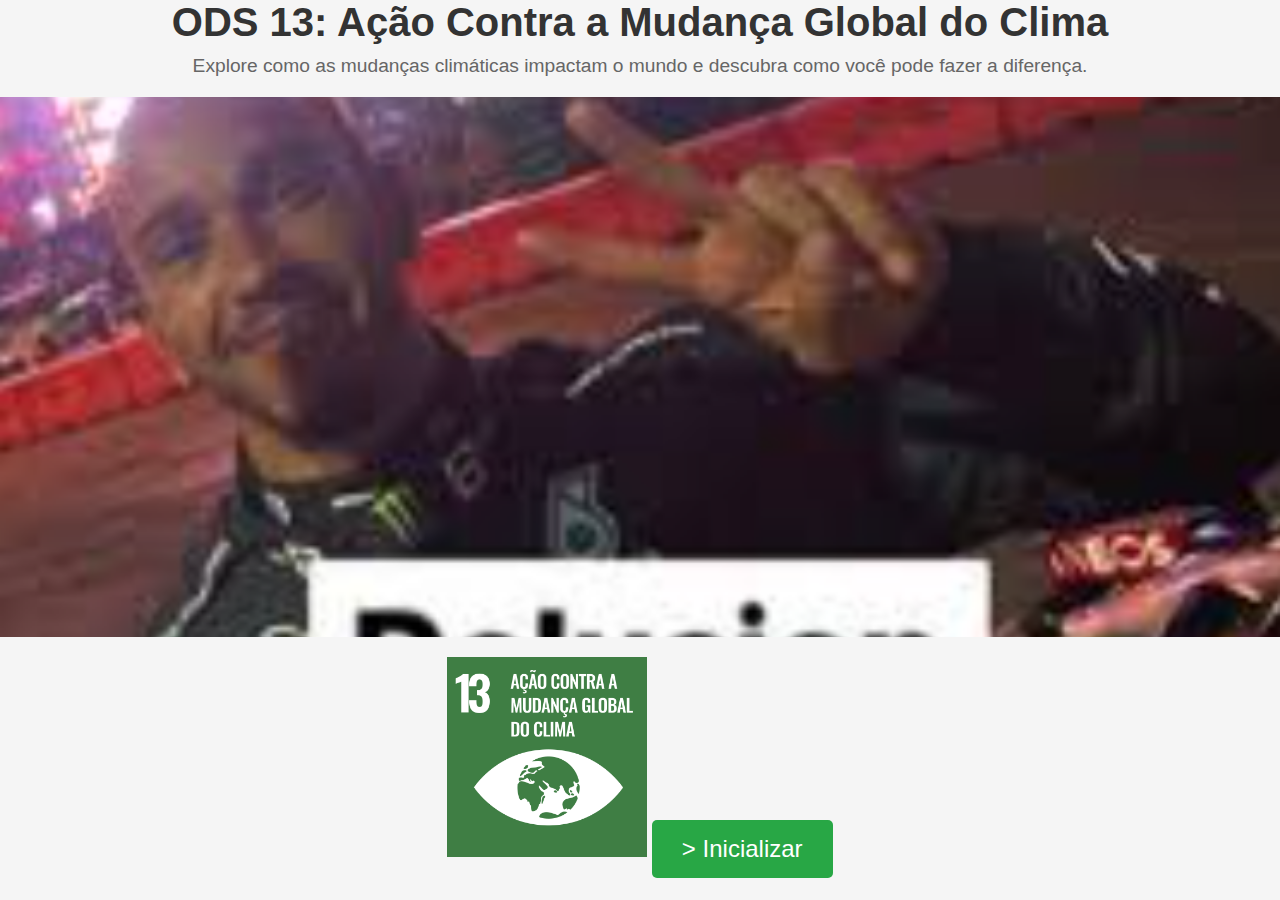
==== index.html @ 071f2c55 "tghggb" ====
<!DOCTYPE html>
<html lang="pt-BR">
<head>
    <meta charset="UTF-8">
    <meta name="viewport" content="width=device-width, initial-scale=1.0">
    <title>ODS 13 - Ação Contra a Mudança Global do Clima</title>
    <!-- Referenciando o CSS externo -->
    <link rel="stylesheet" href="styles.css">
</head>
<body>
    <!-- Cabeçalho (Header) -->
    <header>
        <h1>ODS 13: Ação Contra a Mudança Global do Clima</h1>
        <p>Explore como as mudanças climáticas impactam o mundo e descubra como você pode fazer a diferença.</p>
    </header>

    <!-- Seção principal com a imagem de fundo -->
    <div class="background-image"></div>

    <!-- Div centralizada contendo a imagem do ODS 13 e o botão abaixo -->
    <div class="content">
        <img src="SDG-13.png" alt="ODS 13" class="ods-image">
        <button class="start-button">
            > Inicializar
        </button>
    </div>
</body>
</html>
---- styles.css ----
/* Estilos gerais */
* {
    margin: 0;
    padding: 0;
    box-sizing: border-box;
    font-family: Arial, sans-serif;
}

body {
    display: flex;
    flex-direction: column;
    align-items: center;
    background-color: #f5f5f5;
}

/* Estilos do cabeçalho */
header {
    text-align: center;
    margin-bottom: 20px;
}

header h1 {
    font-size: 2.5rem;
    color: #333;
}

header p {
    font-size: 1.2rem;
    color: #666;
    margin-top: 10px;
}

/* Seção principal com imagem de fundo */
.background-image {
    width: 100%;
    height: 60vh;
    background-image: url('template.png');
    background-position: center;
    background-size: cover;
    display: flex;
    justify-content: center;
    align-items: center;
}

/* Div centralizada para a imagem do ODS e o botão */
.content {
    text-align: center;
    margin-top: 20px;
}

.ods-image {
    width: 200px;
    height: 200px;
    margin-bottom: 20px;
    object-fit: cover;
    margin: auto;
}

/* Estilos do botão */
.start-button {
    background-color: #28a745;
    color: white;
    font-size: 1.5rem;
    padding: 15px 30px;
    border: none;
    border-radius: 5px;
    cursor: pointer;
    transition: background-color 0.3s ease;
}

.start-button:hover {
    background-color: #218838;
}

/* Responsividade */
@media (max-width: 768px) {
    header h1 {
        font-size: 2rem;
    }

    .ods-image {
        width: 150px;
        height: 150px;
    }

    .start-button {
        font-size: 1.2rem;
        padding: 10px 20px;
    }
}
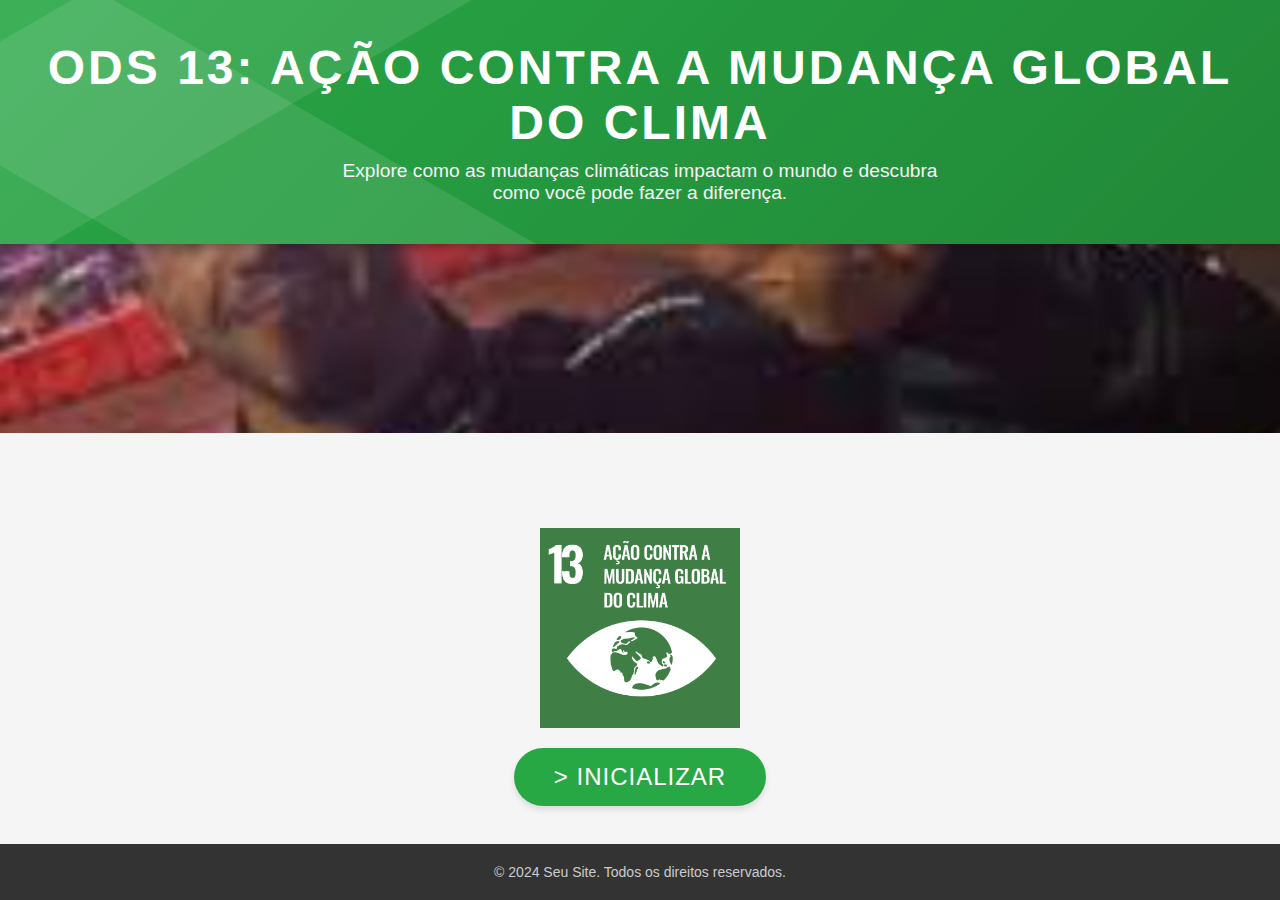
==== commit c616816e: "charllesupadp" ====
--- a/index.html
+++ b/index.html
@@ -24,5 +24,6 @@
             > Inicializar
         </button>
     </div>
+    <footer><p>&copy; 2024 Seu Site. Todos os direitos reservados.</p></footer>
 </body>
 </html>
--- a/styles.css
+++ b/styles.css
@@ -9,28 +9,118 @@
 body {
     display: flex;
     flex-direction: column;
-    align-items: center;
+    min-height: 100vh;
     background-color: #f5f5f5;
 }
 
 /* Estilos do cabeçalho */
 header {
     text-align: center;
-    margin-bottom: 20px;
-}
-
+    padding: 40px 20px;
+    background: linear-gradient(135deg, #28a745, #218838);
+    color: white;
+    position: relative;
+    overflow: hidden;
+    box-shadow: 0 4px 8px rgba(0, 0, 0, 0.2);
+}
+
+/* Efeitos de decoração no header */
+header::before,
+header::after {
+    content: '';
+    position: absolute;
+    width: 150%;
+    height: 200px;
+    background: rgba(255, 255, 255, 0.1);
+    top: -50px;
+    left: -75%;
+    transform: rotate(30deg);
+    animation: headerWaves 8s ease-in-out infinite;
+}
+
+header::after {
+    top: 20px;
+    left: -70%;
+    transform: rotate(-30deg);
+    animation: headerWavesReverse 8s ease-in-out infinite;
+}
+
+/* Animação das ondas */
+@keyframes headerWaves {
+    0% {
+        transform: rotate(30deg) translateX(0);
+    }
+
+    50% {
+        transform: rotate(30deg) translateX(50%);
+    }
+
+    100% {
+        transform: rotate(30deg) translateX(0);
+    }
+}
+
+@keyframes headerWavesReverse {
+    0% {
+        transform: rotate(-30deg) translateX(0);
+    }
+
+    50% {
+        transform: rotate(-30deg) translateX(50%);
+    }
+
+    100% {
+        transform: rotate(-30deg) translateX(0);
+    }
+}
+
+/* Título principal no header */
 header h1 {
-    font-size: 2.5rem;
-    color: #333;
-}
-
+    font-size: 3rem;
+    letter-spacing: 3px;
+    text-transform: uppercase;
+    font-weight: bold;
+    animation: fadeInDown 1s ease-out both;
+}
+
+/* Animação para o título */
+@keyframes fadeInDown {
+    0% {
+        opacity: 0;
+        transform: translateY(-20px);
+    }
+
+    100% {
+        opacity: 1;
+        transform: translateY(0);
+    }
+}
+
+/* Subtítulo no header */
 header p {
     font-size: 1.2rem;
-    color: #666;
+    color: #f5f5f5;
     margin-top: 10px;
-}
-
-/* Seção principal com imagem de fundo */
+    max-width: 600px;
+    margin-left: auto;
+    margin-right: auto;
+    animation: fadeInUp 1.5s ease-out both;
+}
+
+/* Animação para o subtítulo */
+@keyframes fadeInUp {
+    0% {
+        opacity: 0;
+        transform: translateY(20px);
+    }
+
+    100% {
+        opacity: 1;
+        transform: translateY(0);
+    }
+}
+
+/* Estilos do conteúdo principal com imagem de fundo */
 .background-image {
     width: 100%;
     height: 60vh;
@@ -40,12 +130,18 @@
     display: flex;
     justify-content: center;
     align-items: center;
+    flex: 1;
 }
 
 /* Div centralizada para a imagem do ODS e o botão */
 .content {
     text-align: center;
-    margin-top: 20px;
+    display: flex;
+    flex-direction: column;
+    align-items: center;
+    justify-content: center;
+    flex: 1;
+    position: relative;
 }
 
 .ods-image {
@@ -53,7 +149,6 @@
     height: 200px;
     margin-bottom: 20px;
     object-fit: cover;
-    margin: auto;
 }
 
 /* Estilos do botão */
@@ -61,15 +156,43 @@
     background-color: #28a745;
     color: white;
     font-size: 1.5rem;
-    padding: 15px 30px;
+    padding: 15px 40px;
     border: none;
-    border-radius: 5px;
+    border-radius: 50px;
     cursor: pointer;
-    transition: background-color 0.3s ease;
+    box-shadow: 0 4px 6px rgba(0, 0, 0, 0.1);
+    transition: all 0.3s ease;
+    text-transform: uppercase;
+    letter-spacing: 1px;
 }
 
 .start-button:hover {
     background-color: #218838;
+    transform: scale(1.05);
+    box-shadow: 0 6px 8px rgba(0, 0, 0, 0.2);
+}
+
+.start-button:active {
+    background-color: #1e7e34;
+    transform: scale(1);
+    box-shadow: 0 2px 4px rgba(0, 0, 0, 0.2);
+}
+
+/* Estilos do footer */
+footer {
+    background-color: #333;
+    color: #fff;
+    padding: 20px 0;
+    text-align: center;
+    width: 100%;
+    position: fixed;
+    bottom: 0;
+    left: 0;
+}
+
+footer p {
+    font-size: 14px;
+    color: #ccc;
 }
 
 /* Responsividade */
@@ -85,6 +208,10 @@
 
     .start-button {
         font-size: 1.2rem;
-        padding: 10px 20px;
-    }
-}
+        padding: 10px 30px;
+    }
+
+    footer p {
+        font-size: 12px;
+    }
+}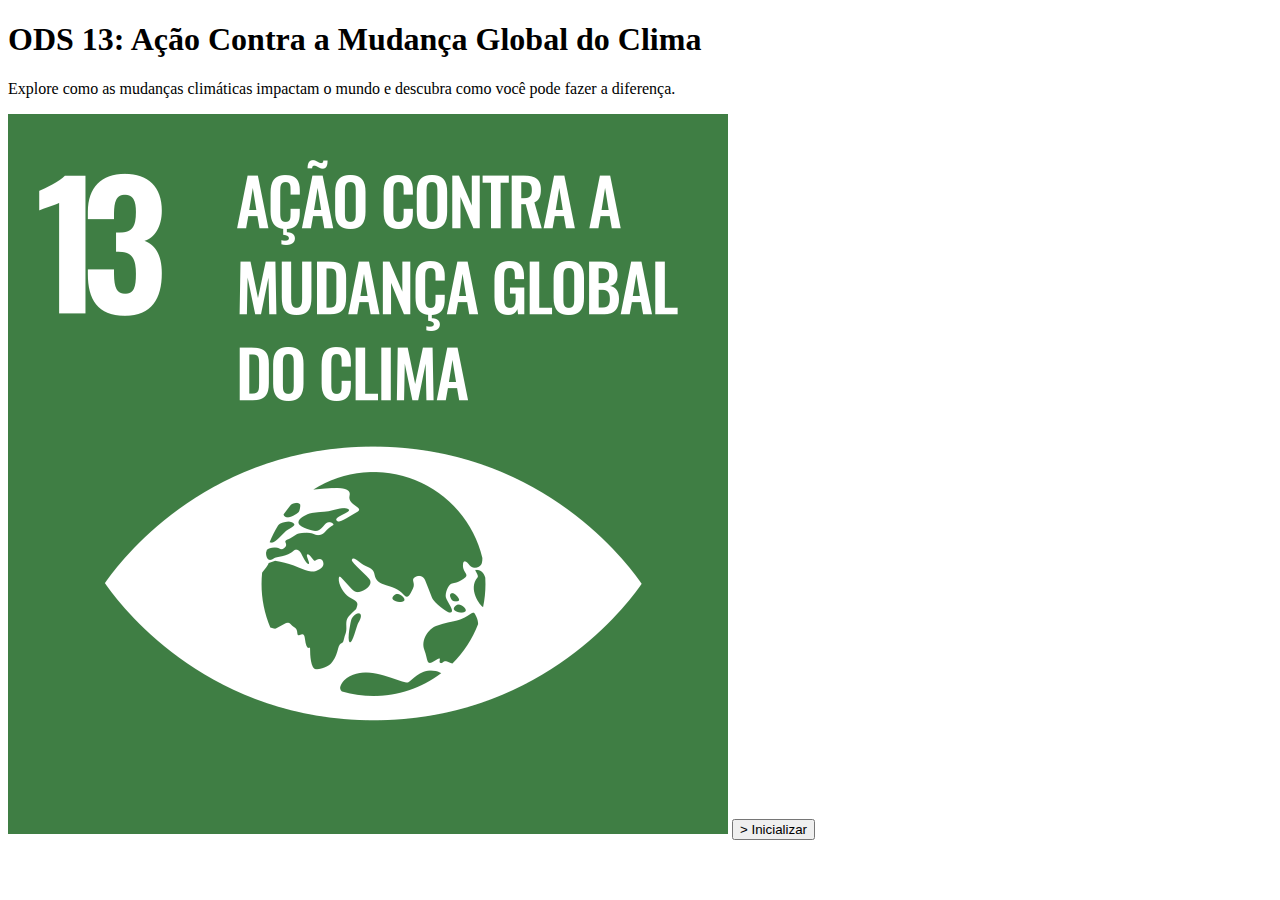
==== commit 1a2041c8: "branch2" ====
--- a/index.html
+++ b/index.html
@@ -21,9 +21,8 @@
     <div class="content">
         <img src="SDG-13.png" alt="ODS 13" class="ods-image">
         <button class="start-button">
-            > Inicializar
+            > Inicializar 
         </button>
     </div>
-    <footer><p>&copy; 2024 Seu Site. Todos os direitos reservados.</p></footer>
 </body>
 </html>
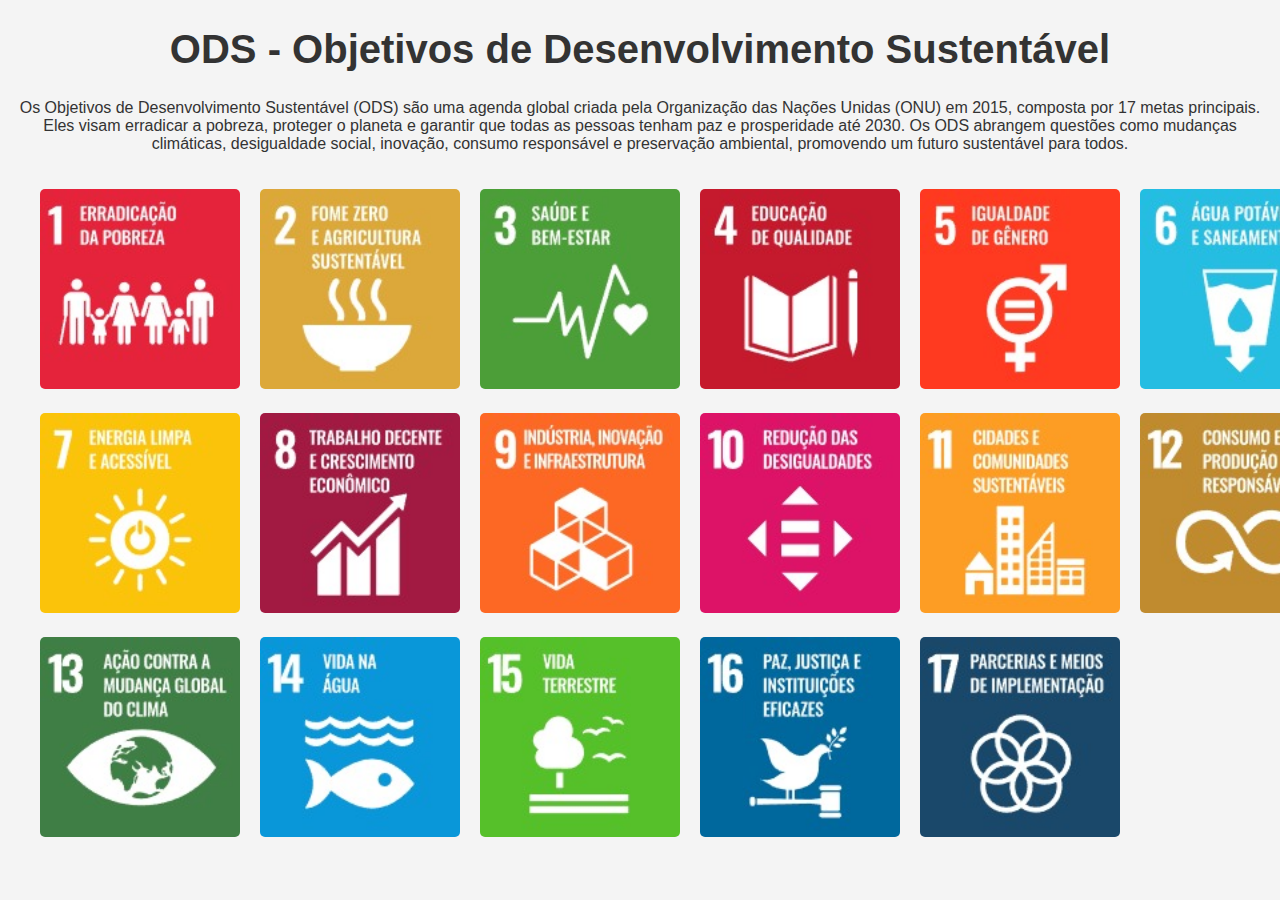
==== commit 1d1864bf: "organizamos" ====
--- a/index.html
+++ b/index.html
@@ -1,28 +1,74 @@
-<!DOCTYPE html>
-<html lang="pt-BR">
-<head>
-    <meta charset="UTF-8">
-    <meta name="viewport" content="width=device-width, initial-scale=1.0">
-    <title>ODS 13 - Ação Contra a Mudança Global do Clima</title>
-    <!-- Referenciando o CSS externo -->
-    <link rel="stylesheet" href="styles.css">
-</head>
-<body>
-    <!-- Cabeçalho (Header) -->
-    <header>
-        <h1>ODS 13: Ação Contra a Mudança Global do Clima</h1>
-        <p>Explore como as mudanças climáticas impactam o mundo e descubra como você pode fazer a diferença.</p>
-    </header>
-
-    <!-- Seção principal com a imagem de fundo -->
-    <div class="background-image"></div>
-
-    <!-- Div centralizada contendo a imagem do ODS 13 e o botão abaixo -->
-    <div class="content">
-        <img src="SDG-13.png" alt="ODS 13" class="ods-image">
-        <button class="start-button">
-            > Inicializar 
-        </button>
-    </div>
-</body>
-</html>
+<!DOCTYPE html>
+<html lang="pt-br">
+<head>
+    <meta charset="UTF-8">
+    <meta name="viewport" content="width=device-width, initial-scale=1.0">
+    <title>ODS - Objetivos de Desenvolvimento Sustentável</title>
+    <link rel="stylesheet" href="style-tela-inicial.css">
+</head>
+<body>
+    <h1>ODS - Objetivos de Desenvolvimento Sustentável</h1>
+    <p>
+        Os Objetivos de Desenvolvimento Sustentável (ODS) são uma agenda global criada pela Organização das Nações Unidas (ONU) em 2015, 
+        composta por 17 metas principais. Eles visam erradicar a pobreza, proteger o planeta e garantir que todas as pessoas tenham paz 
+        e prosperidade até 2030. Os ODS abrangem questões como mudanças climáticas, desigualdade social, inovação, consumo responsável e 
+        preservação ambiental, promovendo um futuro sustentável para todos.
+    </p>
+    <div class="container">
+        <div class="ods">
+            <img src="imgs/SDG-1.jpeg" alt="Erradicação da Pobreza">
+            
+        </div>
+        <div class="ods">
+            <img src="imgs/SDG-2.jpeg" alt="Fome Zero e Agricultura Sustentável">
+        </div>
+        <div class="ods">
+            <img src="imgs/SDG-3.jpeg" alt="Saúde e Bem-Estar">
+        </div>
+        <div class="ods">
+            <img src="imgs/SDG-4.jpeg" alt="Educação de Qualidade">
+        </div>
+        <div class="ods">
+            <img src="imgs/SDG-5.jpeg" alt="Igualdade de Gênero">
+        </div>
+        <div class="ods">
+            <img src="imgs/SDG-6.jpeg" alt="Água Potável e Saneamento">
+        </div>
+        <div class="ods">
+            <img src="imgs/SDG-7.jpeg" alt="Energia Limpa e Acessível">
+        </div>
+        <div class="ods">
+            <img src="imgs/SDG-8.jpeg" alt="Trabalho Decente e Crescimento Econômico">
+        </div>
+        <div class="ods">
+            <img src="imgs/SDG-9.jpeg" alt="Indústria, Inovação e Infraestrutura">
+        </div>
+        <div class="ods">
+            <img src="imgs/SDG-10.jpeg" alt="Redução das Desigualdades">
+        </div>
+        <div class="ods">
+            <img src="imgs/SDG-11.jpeg" alt="Cidades e Comunidades Sustentáveis">
+        </div>
+        <div class="ods">
+            <img src="imgs/SDG-12.jpeg" alt="Consumo e Produção Responsáveis">
+        </div>
+        <a href="tela-ods-13.html">
+            <div class="ods">
+            <img src="imgs/SDG-13.jpeg" alt="Ação Contra a Mudança Global do Clima">
+            </div>
+        </a>
+        <div class="ods">
+            <img src="imgs/SDG-14.jpeg" alt="Vida na Água">
+        </div>
+        <div class="ods">
+            <img src="imgs/SDG-15.jpeg" alt="Vida Terrestre">
+        </div>
+        <div class="ods">
+            <img src="imgs/SDG-16.jpeg" alt="Paz, Justiça e Instituições Eficazes">
+        </div>
+        <div class="ods">
+            <img src="imgs/SDG-17.jpeg" alt="Parcerias e Meios de Implementação">
+        </div>
+    </div>
+</body>
+</html>
--- a/style-tela-inicial.css
+++ b/style-tela-inicial.css
@@ -0,0 +1,38 @@
+h1 {
+    text-align: center; /* Centraliza o texto */
+    font-size: 2.5em;   /* Tamanho da fonte do título */
+    color: #333;        /* Cor do título */
+}
+
+p {
+    text-align: center; /* Centraliza o texto */
+    font-size: 1.0em;   /* Tamanho da fonte do título */
+    color: #333;
+}
+
+
+body {
+    font-family: Arial, sans-serif;
+    background-color: #f4f4f4;
+}
+
+.container {
+    text-align: center;
+    display: grid;
+    grid-template-columns: repeat(6, 1fr);
+    gap: 20px;
+    max-width: 1200px;
+    margin: 0 auto;
+    padding: 20px;
+}
+
+.ods img {
+    width: 200px;
+    height: 200px;
+    border-radius: 5px;
+}
+.ods h3 {
+    font-size: 16px;
+    color: #333;
+    margin-top: 10px;
+}
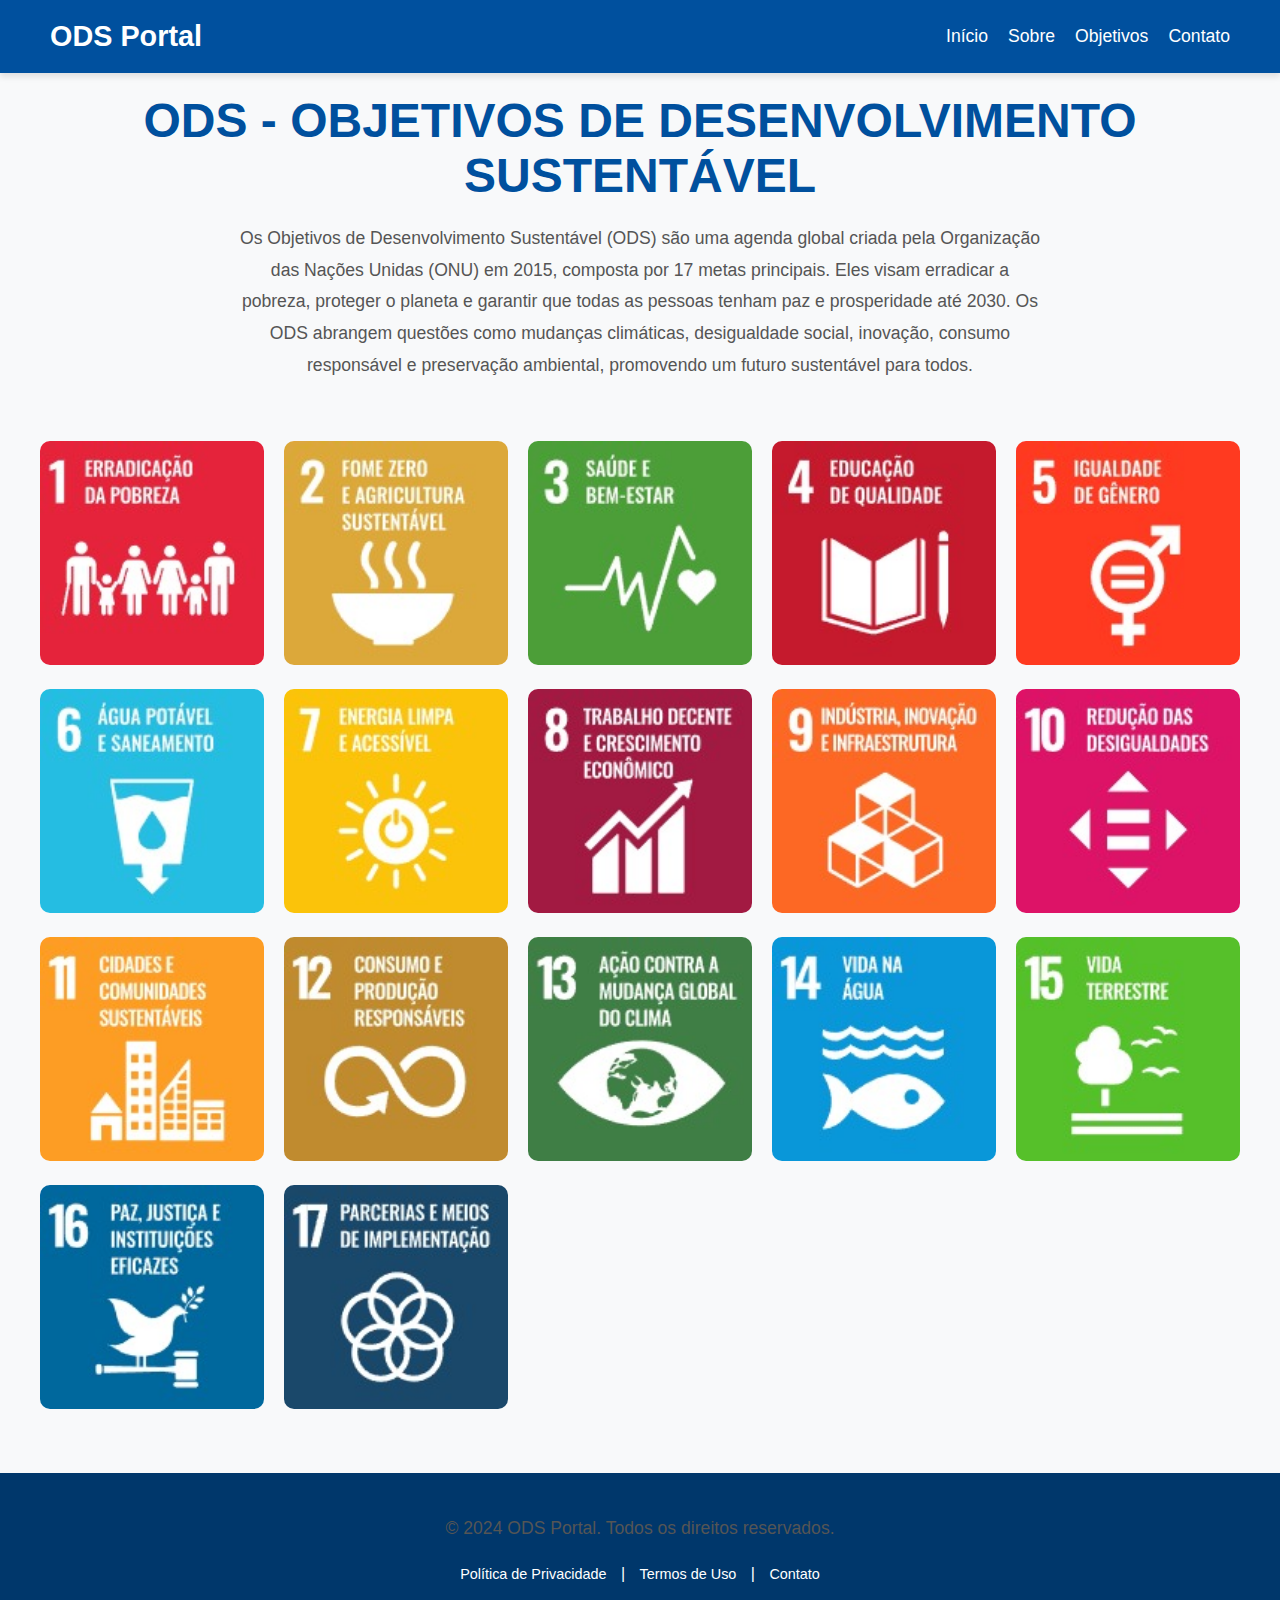
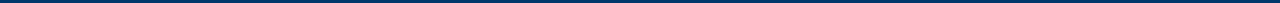
==== commit 902293ad: "arrumei estilização e sim" ====
--- a/index.html
+++ b/index.html
@@ -7,6 +7,19 @@
     <link rel="stylesheet" href="style-tela-inicial.css">
 </head>
 <body>
+    <header>
+        <div class="logo">
+            <h2>ODS Portal</h2>
+        </div>
+        <nav>
+            <ul>
+                <li><a href="#">Início</a></li>
+                <li><a href="#">Sobre</a></li>
+                <li><a href="#">Objetivos</a></li>
+                <li><a href="#">Contato</a></li>
+            </ul>
+        </nav>
+    </header>
     <h1>ODS - Objetivos de Desenvolvimento Sustentável</h1>
     <p>
         Os Objetivos de Desenvolvimento Sustentável (ODS) são uma agenda global criada pela Organização das Nações Unidas (ONU) em 2015, 
@@ -70,5 +83,15 @@
             <img src="imgs/SDG-17.jpeg" alt="Parcerias e Meios de Implementação">
         </div>
     </div>
+    <footer>
+        <div class="footer-content">
+            <p>&copy; 2024 ODS Portal. Todos os direitos reservados.</p>
+            <div class="footer-links">
+                <a href="#">Política de Privacidade</a> | 
+                <a href="#">Termos de Uso</a> | 
+                <a href="#">Contato</a>
+            </div>
+        </div>
+    </footer>
 </body>
 </html>
--- a/style-tela-inicial.css
+++ b/style-tela-inicial.css
@@ -1,38 +1,112 @@
-h1 {
-    text-align: center; /* Centraliza o texto */
-    font-size: 2.5em;   /* Tamanho da fonte do título */
-    color: #333;        /* Cor do título */
+/* Estilo geral */
+body {
+    font-family: 'Lato', sans-serif;
+    background-color: #f8f9fa;
+    color: #333;
+    margin: 0;
+    padding: 0;
 }
 
-p {
-    text-align: center; /* Centraliza o texto */
-    font-size: 1.0em;   /* Tamanho da fonte do título */
-    color: #333;
-}
-
-
-body {
-    font-family: Arial, sans-serif;
-    background-color: #f4f4f4;
+h1, h2, h3 {
+    font-family: 'Montserrat', sans-serif;
 }
 
 .container {
-    text-align: center;
     display: grid;
-    grid-template-columns: repeat(6, 1fr);
+    grid-template-columns: repeat(auto-fit, minmax(220px, 1fr));
     gap: 20px;
     max-width: 1200px;
-    margin: 0 auto;
+    margin: 40px auto;
     padding: 20px;
 }
 
 .ods img {
-    width: 200px;
-    height: 200px;
-    border-radius: 5px;
+    width: 100%;
+    height: auto;
+    border-radius: 10px;
+    transition: transform 0.3s ease;
 }
-.ods h3 {
-    font-size: 16px;
-    color: #333;
+
+.ods img:hover {
+    transform: scale(1.05);
+}
+
+/* Estilo dos textos */
+h1 {
+    text-align: center;
+    font-size: 3em;
+    color: #00509e;
+    text-transform: uppercase;
+    margin: 20px 0;
+}
+
+p {
+    text-align: center;
+    font-size: 1.1em;
+    color: #555;
+    max-width: 800px;
+    margin: 20px auto;
+    line-height: 1.8;
+}
+/* Estilo do header */
+header {
+    background-color: #00509e;
+    color: white;
+    display: flex;
+    justify-content: space-between;
+    align-items: center;
+    padding: 20px 50px;
+    box-shadow: 0 4px 6px rgba(0, 0, 0, 0.1);
+}
+
+.logo h2 {
+    font-size: 1.8em;
+    font-weight: bold;
+    margin: 0;
+}
+
+nav ul {
+    list-style: none;
+    display: flex;
+    gap: 20px;
+    margin: 0;
+}
+
+nav ul li {
+    display: inline;
+}
+
+nav ul li a {
+    text-decoration: none;
+    color: white;
+    font-size: 1.1em;
+    transition: color 0.3s ease;
+}
+
+nav ul li a:hover {
+    color: #ffd700;
+}
+
+/* Estilo do footer */
+footer {
+    background-color: #00376b;
+    color: white;
+    text-align: center;
+    padding: 20px 0;
+    margin-top: 40px;
+}
+
+.footer-links {
     margin-top: 10px;
 }
+
+.footer-links a {
+    color: white;
+    text-decoration: none;
+    margin: 0 10px;
+    font-size: 0.9em;
+}
+
+.footer-links a:hover {
+    color: #ffd700;
+}
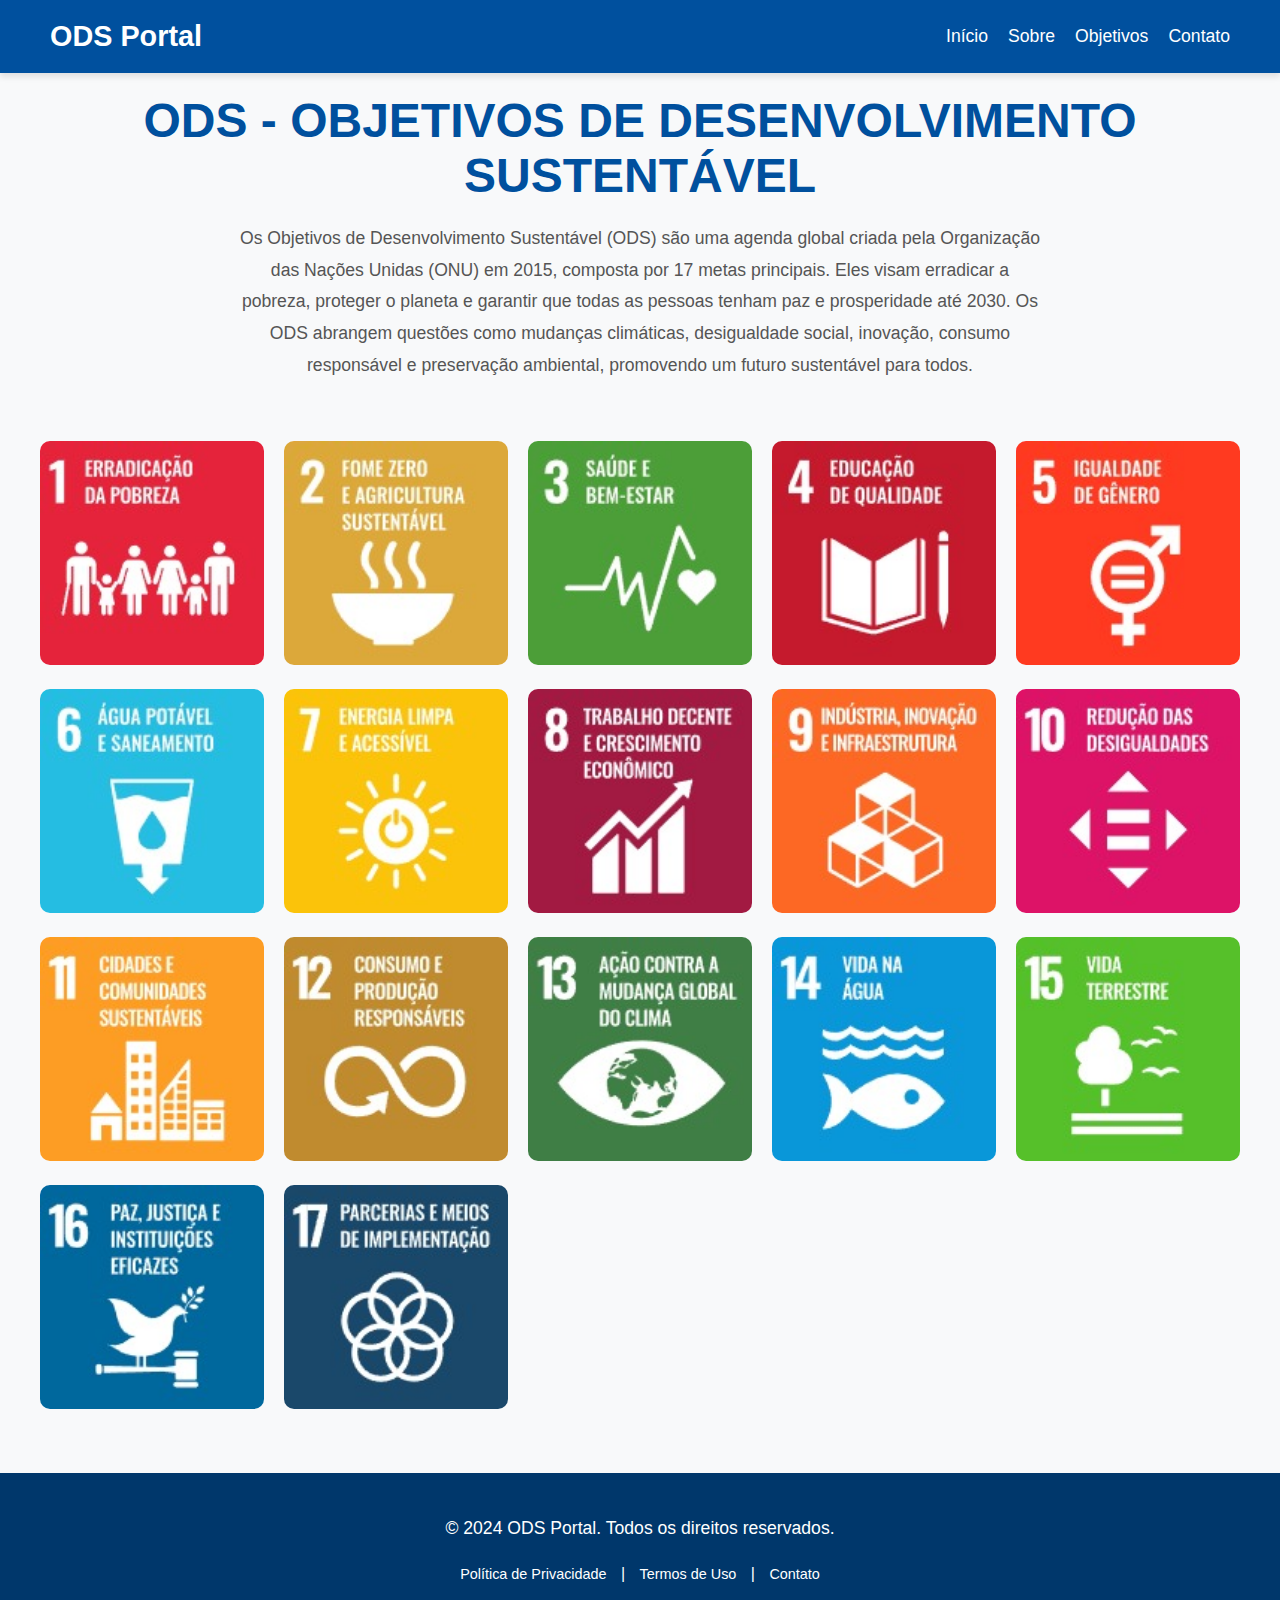
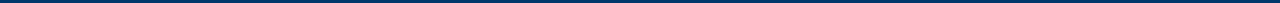
==== commit a2e261dc: "atualizado" ====
--- a/index.html
+++ b/index.html
@@ -85,7 +85,7 @@
     </div>
     <footer>
         <div class="footer-content">
-            <p>&copy; 2024 ODS Portal. Todos os direitos reservados.</p>
+            <p style="color: white;">&copy; 2024 ODS Portal. Todos os direitos reservados.</p>
             <div class="footer-links">
                 <a href="#">Política de Privacidade</a> | 
                 <a href="#">Termos de Uso</a> | 
--- a/style-tela-inicial.css
+++ b/style-tela-inicial.css
@@ -110,3 +110,4 @@
 .footer-links a:hover {
     color: #ffd700;
 }
+
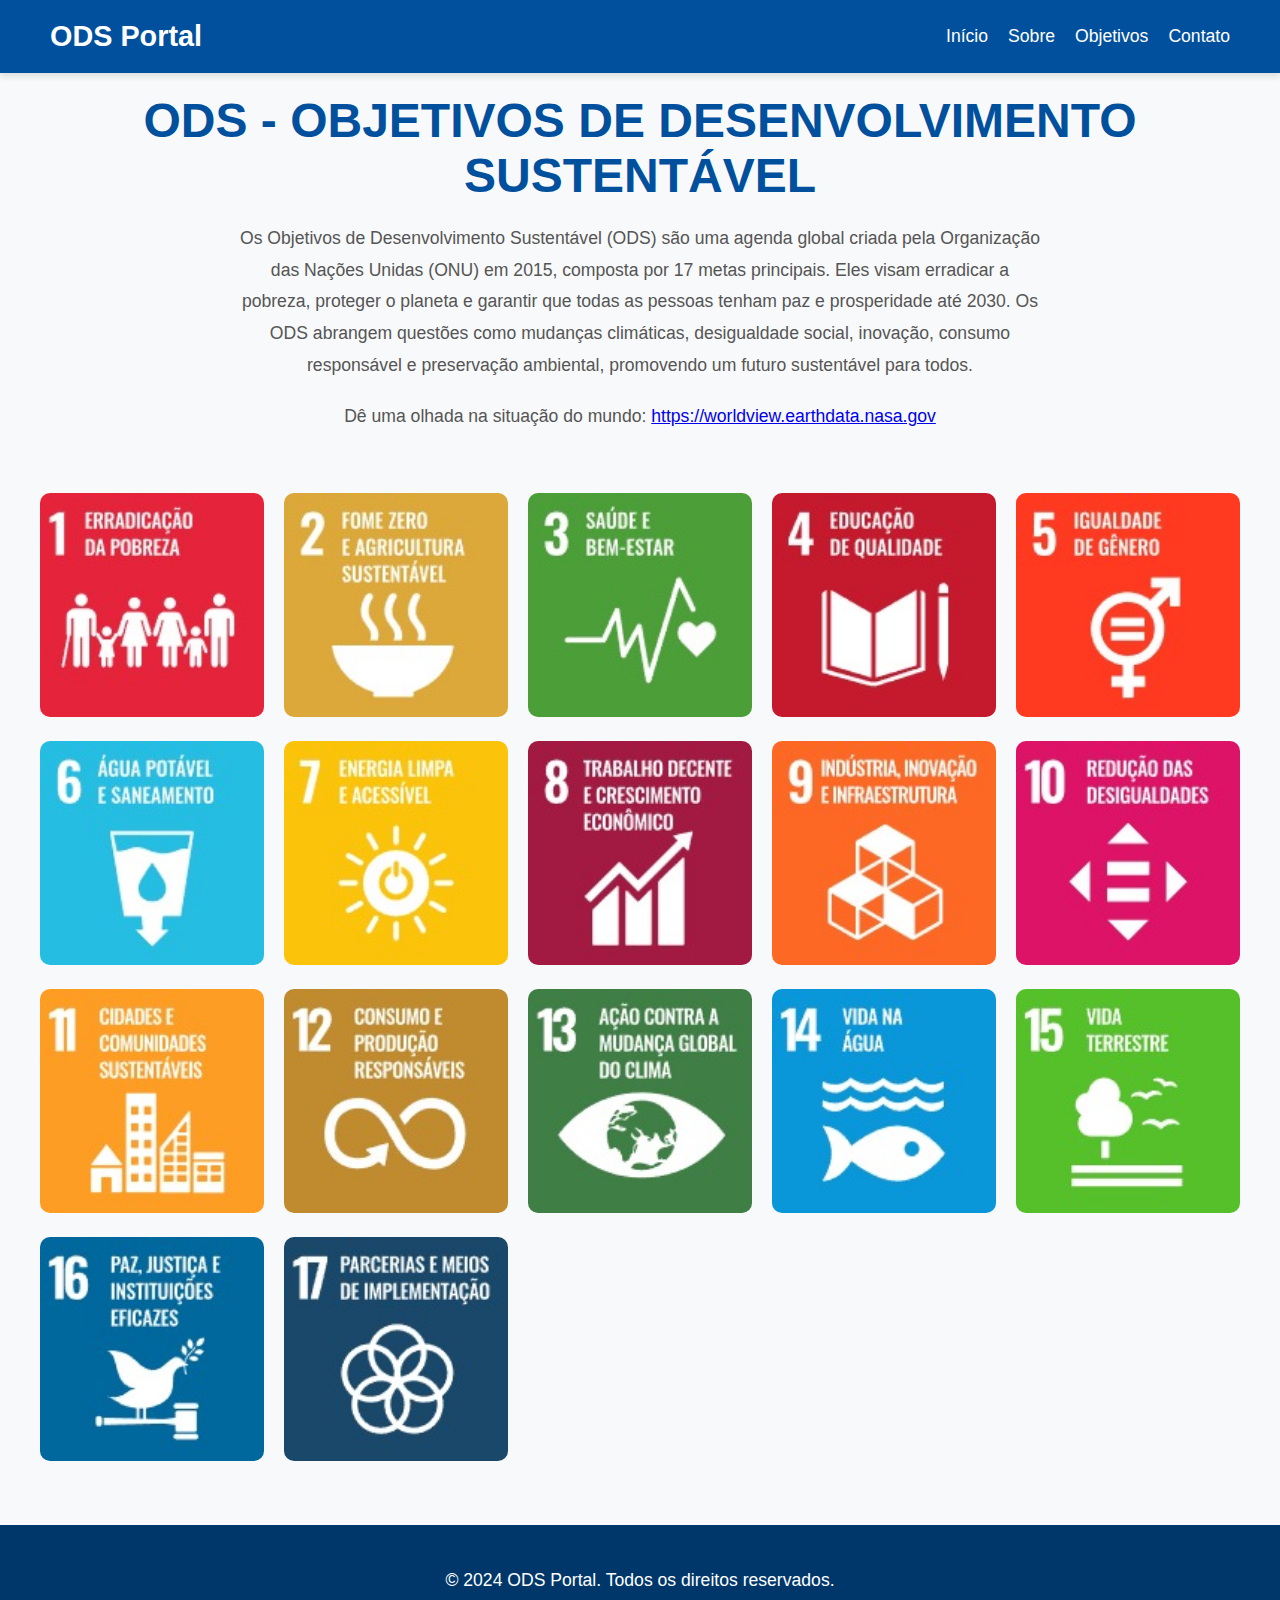
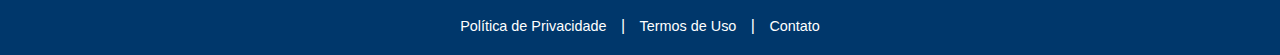
==== commit f29127d9: "situação" ====
--- a/index.html
+++ b/index.html
@@ -27,6 +27,9 @@
         e prosperidade até 2030. Os ODS abrangem questões como mudanças climáticas, desigualdade social, inovação, consumo responsável e 
         preservação ambiental, promovendo um futuro sustentável para todos.
     </p>
+
+    <p>Dê uma olhada na situação do mundo: <a href="https://worldview.earthdata.nasa.gov">https://worldview.earthdata.nasa.gov</a></p>
+
     <div class="container">
         <div class="ods">
             <img src="imgs/SDG-1.jpeg" alt="Erradicação da Pobreza">
